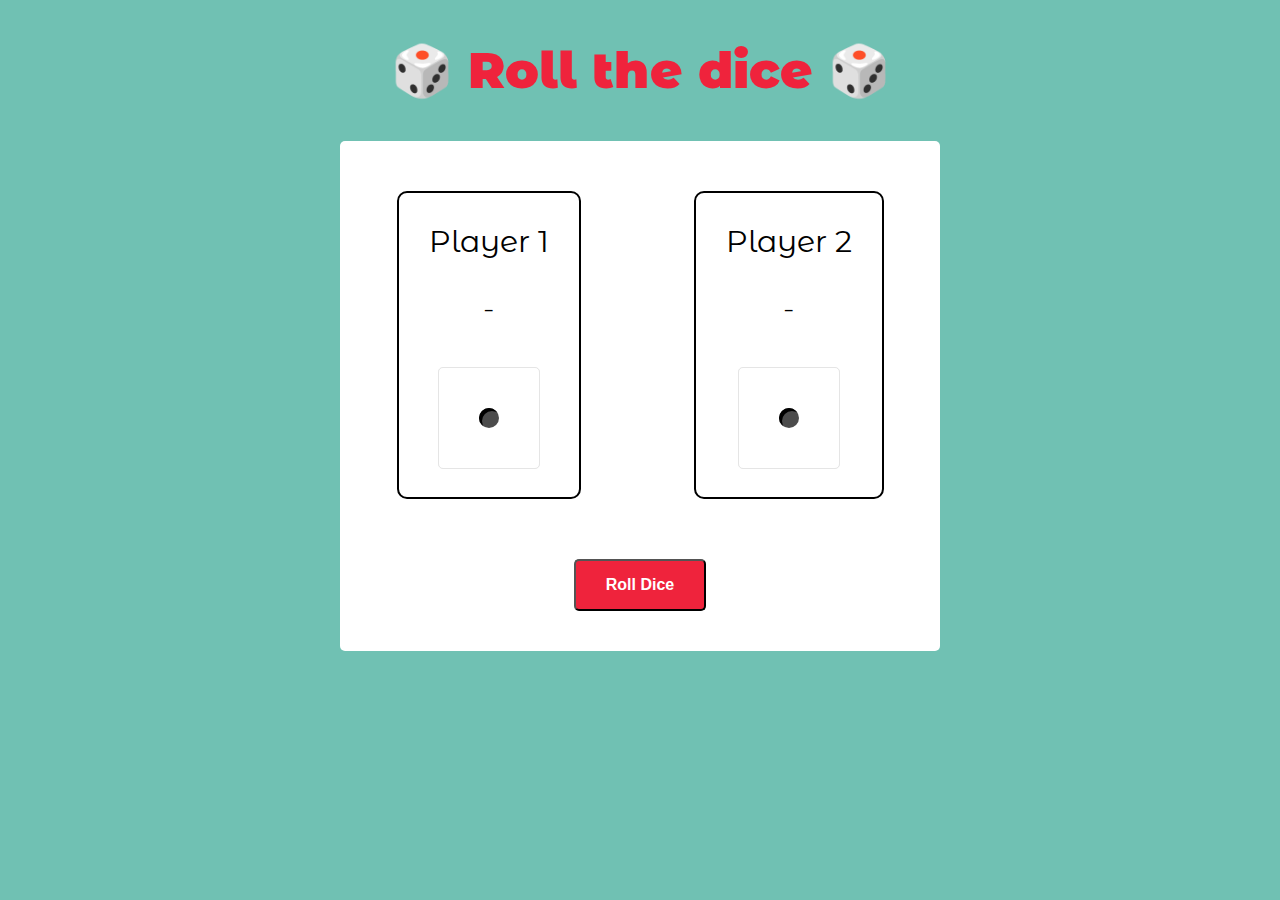
==== dice-page.html @ 832faaeb "Add files via upload" ====
<!DOCTYPE html>
<html lang="eng">

    <!-- HEAD -->
    <head>
        <title>Dice Game</title>

        <link href="https://fonts.googleapis.com/css2?family=Montserrat+Alternates:ital,wght@0,300;0,400;0,900;1,700&display=swap" rel="stylesheet">
        <link href="style.css" rel="stylesheet">
    </head>

    <!-- BODY -->
    <body>

        <!-- header -->
        <header>
            <h1>🎲 Roll the dice 🎲</h1>
        </header>
        
        <!-- section : board -->
        <section class="board">

            <span id="result"></span>
            
            <div class="container">
                <div id="cardPlayer1" class="card">
                    <h2 id="player1">Player 1</h2>
                    <h3><span id="scorePlayer1">-</span></h3>
                    
                    <div id="dice1" class="dice">
                        <div class="side one">
                            <div class="dot one-1"></div>
                        </div>
                        <div class="side two">
                            <div class="dot two-1"></div>
                            <div class="dot two-2"></div>
                        </div>
                        <div class="side three">
                            <div class="dot three-1"></div>
                            <div class="dot three-2"></div>
                            <div class="dot three-3"></div>
                        </div>
                        <div class="side four">
                            <div class="dot four-1"></div>
                            <div class="dot four-2"></div>
                            <div class="dot four-3"></div>
                            <div class="dot four-4"></div>
                        </div>
                        <div class="side five">
                            <div class="dot five-1"></div>
                            <div class="dot five-2"></div>
                            <div class="dot five-3"></div>
                            <div class="dot five-4"></div>
                            <div class="dot five-5"></div>
                        </div>
                        <div class="side six">
                            <div class="dot six-1"></div>
                            <div class="dot six-2"></div>
                            <div class="dot six-3"></div>
                            <div class="dot six-4"></div>
                            <div class="dot six-5"></div>
                            <div class="dot six-6"></div>
                        </div>
                    </div>
                </div>
    
                <div id="cardPlayer2" class="card">
                    <h2 id="player2">Player 2</h2>
                    <h3><span id="scorePlayer2">-</span></h3>

                    <div id="dice2" class="dice">
                        <div class="side one">
                            <div class="dot one-1"></div>
                        </div>
                        <div class="side two">
                            <div class="dot two-1"></div>
                            <div class="dot two-2"></div>
                        </div>
                        <div class="side three">
                            <div class="dot three-1"></div>
                            <div class="dot three-2"></div>
                            <div class="dot three-3"></div>
                        </div>
                        <div class="side four">
                            <div class="dot four-1"></div>
                            <div class="dot four-2"></div>
                            <div class="dot four-3"></div>
                            <div class="dot four-4"></div>
                        </div>
                        <div class="side five">
                            <div class="dot five-1"></div>
                            <div class="dot five-2"></div>
                            <div class="dot five-3"></div>
                            <div class="dot five-4"></div>
                            <div class="dot five-5"></div>
                        </div>
                        <div class="side six">
                            <div class="dot six-1"></div>
                            <div class="dot six-2"></div>
                            <div class="dot six-3"></div>
                            <div class="dot six-4"></div>
                            <div class="dot six-5"></div>
                            <div class="dot six-6"></div>
                        </div>
                    </div>
                </div>
            </div>

            <button id="rollBtn">Roll Dice</button>
            
        </section>

        <!-- script JS -->
        <script src="dice.js"></script>
    </body>
</html>
---- style.css ----
html, body{
    margin: 0;
    padding: 0;
    background:  #70c1b3;
    font-family: 'Montserrat Alternates', sans-serif;
}

h1{
    margin: 0;
    font-size: 50px;
    font-weight: 900;
}


h2{
    margin: 0;
    font-weight: 400;
    font-size: 30px;
}

h3{
    font-weight: 300;
    font-size: 30px;
}


button{
    background-color: #ef233c;
    border-radius: 5px;
    padding: 15px 30px;
    cursor: pointer;
    color: white;
    font-size: 16px;
    font-weight: 700;
    margin: 20px 0;

}

button:hover{
    box-shadow: 1px 3px #50514F;
    transition: transform .4s;
    transform: scale(1.1);
}


header{
    color: #ef233c;
    max-width: 600px;
    margin: 40px auto;
    text-align: center;
}


/** board and card **/
.board{
    position: relative;
    background: white;
    max-width: 600px;
    margin: 0 auto;
    padding: 20px 0;
    text-align: center;
    border-radius: 5px;
}

.container{
    display: flex;
    justify-content: space-around;
    margin-top: 30px;
}

.card{
    background-color: white;
    padding: 30px;
    border: 2px solid; 
    border-radius: 10px; 
    margin-bottom: 40px;
}

.turn{
    border: 2px solid #ef233c;
    box-shadow: 1px 3px #ef233c;
    transition-property: all;
    transition-duration: 1s;
    transform: scale(1.1);
}


/** Winner & loser **/
.winner{
    background-color: #f4d35e;
    box-shadow: 1px 3px #50514F;
    transition: transform 1s;
    transform: scale(1.1);
}

.loser{
    background-color: #50514F;
    box-shadow: 1px 3px #50514F;
    transition: transform 1s;
    transform: scale(0.9);
    opacity: 0.5;
}

#result{
    font-size: 30px;
    font-weight: 700;
    color: #f4d35e;
}

/** Dice **/
.dice{
    position: relative;
    display: flex;
    justify-content: space-around;
    height: 100px;
    width: 100px;
    margin: 40px auto 0px auto;
    
    transform-style: preserve-3d;
} 

.dice:hover{
    animation-name: rotate;
    animation-duration: 5s;
    animation-timing-function: linear;
    animation-iteration-count: infinite;
}

.side {
    position: absolute;
    border-radius: 5px;
    width: 100%;
    height: 100%;
    border: 1px solid #e5e5e5;
    background: white;
}

.dot{
    position: absolute;
    width: 20px;
    height: 20px;
    border-radius: 20px;
    background-color: rgba(0,0,0,0.7);
    box-shadow: inset 3px 3px black;
    margin: -10px;
}



/*Side position*/
.one{
    transform: translateZ(50px);
}

.two{
    transform: translateX(-50px) rotateY(90deg);
}

.three{
    transform: translateY(-50px) rotateX(90deg);
}

.four{
    transform: translateY(50px) rotateX(90deg);
}

.five{
    transform: translateX(50px) rotateY(90deg);
}

.six{
    transform: translateZ(-50px);
}


/*Dot position*/
.two-1, .three-1, .four-1, .five-1, .six-1 {
    top: 20%;
    left: 20%; 
}

.four-3, .five-3, .six-4 {
    top: 20%;
    left: 80%; 
}

.one-1, .three-2, .five-5 {
    top: 50%;
    left: 50%; 
}

.four-2, .five-2, .six-3 {
    top: 80%;
    left: 20%; 
}

.two-2, .three-3, .four-4, .five-4, .six-6 {
    top: 80%;
    left: 80%; 
}

.six-2 {
    top: 50%;
    left: 20%; 
}

.six-5 {
    top: 50%;
    left: 80%; 
} 


/*keyframes */


@keyframes rotate {
    0% {
        transform: rotateX(0deg) rotateY(0deg) rotateZ(0deg);
    }

    50% {
        transform: rotateX(90deg) rotateY(180deg) rotateZ(0deg);
    }

    100% {
        transform: rotateX(180deg) rotateY(360deg) rotateZ(0deg);
    }
}


@keyframes roll {
    0% {
        transform: rotateX(0deg) rotateY(0deg) rotateZ(0deg);
    }

    25% {
        transform:  rotateX(145deg) rotateY(165deg) rotateZ(135deg);
        
    }

    50% {
        transform:  rotateX(300deg) rotateY(250deg) rotateZ(200deg);
        
    }

    75% {
        transform:  rotateX(400deg) rotateY(356deg) rotateZ(378deg);
        
    }

    100% {
        transform:  rotateX(600deg) rotateY(550deg) rotateZ(620deg);
        
    }
}
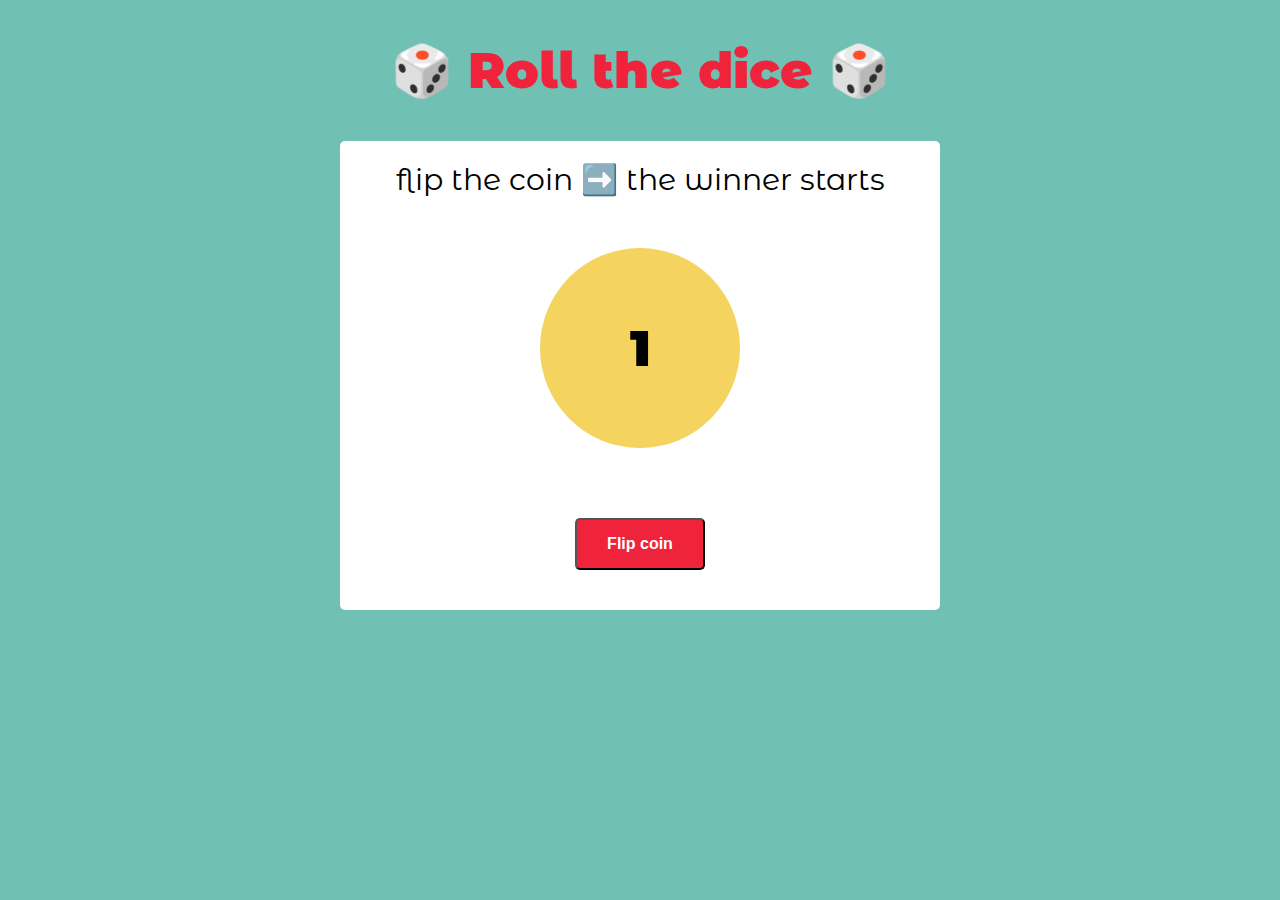
==== commit 99aced14: "Add files via upload" ====
--- a/dice-page.html
+++ b/dice-page.html
@@ -21,8 +21,18 @@
         <section class="board">
 
             <span id="result"></span>
-            
-            <div class="container">
+
+            <!-- Coin modal -->
+            <div id="coin-container" class="modal">
+                <span id="coin-message">flip the coin ➡️ the winner starts</span>
+                <div id = "coin" class="coin">
+                    <div class="face1">1</div>
+                    <div class="face2">2</div>
+                </div>
+            </div>
+
+            <!-- Dice container -->
+            <div id = "dice-container" class="container">
                 <div id="cardPlayer1" class="card">
                     <h2 id="player1">Player 1</h2>
                     <h3><span id="scorePlayer1">-</span></h3>
@@ -106,6 +116,10 @@
                 </div>
             </div>
 
+
+            <button id="newgameBtn">New Game</button>
+            <button id="startgameBtn">Start</button>
+            <button id="flipBtn">Flip coin</button>
             <button id="rollBtn">Roll Dice</button>
             
         </section>
--- a/style.css
+++ b/style.css
@@ -32,7 +32,7 @@
     color: white;
     font-size: 16px;
     font-weight: 700;
-    margin: 20px 0;
+    margin: 20px auto;
 
 }
 
@@ -48,6 +48,45 @@
     max-width: 600px;
     margin: 40px auto;
     text-align: center;
+}
+
+/** modal **/
+
+.coin{
+    position: relative;
+    height: 200px;
+    width: 200px;
+    margin: 50px auto;
+    
+    transform-style: preserve-3d;
+}
+
+.face1, .face2{
+    position: absolute;
+    width: 100%;
+    height: 100%;
+    border-radius: 100%;
+    display: flex;
+    align-items: center; 
+    justify-content: center;
+    font-size: 50px;
+    font-weight: 900;
+
+    backface-visibility: hidden;
+}
+.face1{
+    background-color: #f4d35e;
+}
+
+.face2{
+    background-color:#ef233c;
+    transform: rotateY(180deg);
+}
+
+
+#coin-message{
+    font-size: 30px;
+    font-weight: 400;
 }
 
 
@@ -65,7 +104,10 @@
 .container{
     display: flex;
     justify-content: space-around;
+    text-align: center;
     margin-top: 30px;
+
+    display: none;
 }
 
 .card{
@@ -76,6 +118,45 @@
     margin-bottom: 40px;
 }
 
+#newgameBtn{
+    background-color:#70c1b3;
+}
+
+#newgameBtn{
+    display: none;
+}
+
+#rollBtn{
+    display: none;
+}
+
+#startgameBtn{
+    display: none;
+}
+
+#result{
+    font-size: 30px;
+    font-weight: 700;
+    color: #f4d35e;
+}
+
+/** Winner & loser **/
+.winner{
+    background-color: #f4d35e;
+    box-shadow: 1px 3px #50514F;
+    transition: transform 1s;
+    transform: scale(1.1);
+}
+
+.inactive{
+    background-color: #50514F;
+    border: 2px solid; 
+    box-shadow: 1px 3px #50514F;
+    transition: transform 1s;
+    transform: scale(0.9);
+    opacity: 0.5;
+}
+
 .turn{
     border: 2px solid #ef233c;
     box-shadow: 1px 3px #ef233c;
@@ -85,27 +166,6 @@
 }
 
 
-/** Winner & loser **/
-.winner{
-    background-color: #f4d35e;
-    box-shadow: 1px 3px #50514F;
-    transition: transform 1s;
-    transform: scale(1.1);
-}
-
-.loser{
-    background-color: #50514F;
-    box-shadow: 1px 3px #50514F;
-    transition: transform 1s;
-    transform: scale(0.9);
-    opacity: 0.5;
-}
-
-#result{
-    font-size: 30px;
-    font-weight: 700;
-    color: #f4d35e;
-}
 
 /** Dice **/
 .dice{
@@ -119,6 +179,8 @@
     transform-style: preserve-3d;
 } 
 
+
+
 .dice:hover{
     animation-name: rotate;
     animation-duration: 5s;
@@ -252,4 +314,25 @@
         transform:  rotateX(600deg) rotateY(550deg) rotateZ(620deg);
         
     }
+}
+
+
+@keyframes flip-1 {
+    0% {
+        transform: rotateY(0deg);
+    }
+
+    100% {
+        transform: rotateY(2160deg);
+    }
+}
+
+@keyframes flip-2 {
+    0% {
+        transform: rotateY(0deg);
+    }
+
+    100% {
+        transform: rotateY(1980deg);
+    }
 }